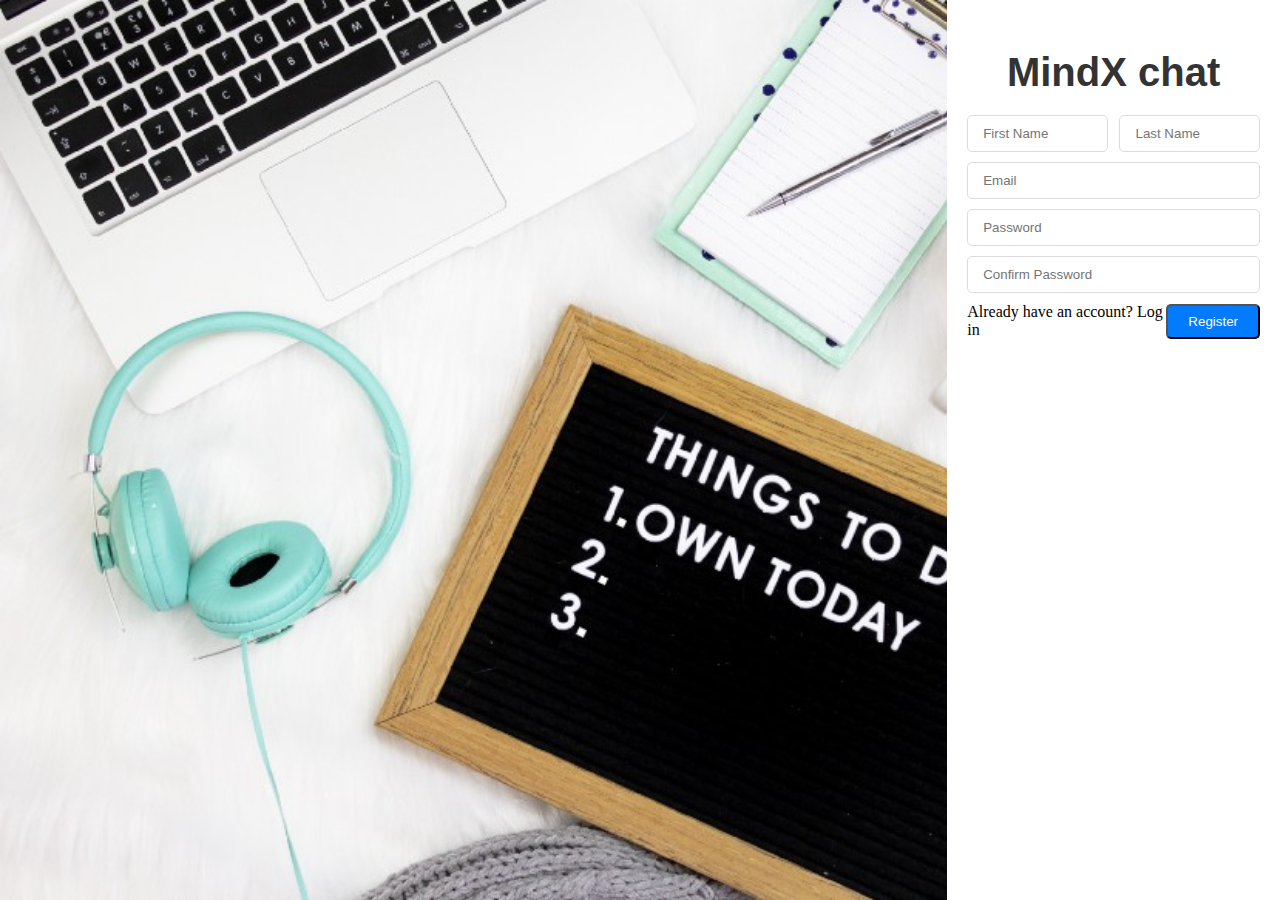
==== html/temp.html @ 2a83f8ff "Register Screen" ====
<!DOCTYPE html>
<html lang="en">
<head>
    <meta charset="UTF-8">
    <meta name="viewport" content="width=device-width, initial-scale=1.0">
    <title>Document</title>
    <link rel="stylesheet" href="../css/style.css">
    <link rel="stylesheet" href="../css/register.css">
</head>
<body>
    <div class="register-container">
        <div class="aside-right">
            <div class="header">
                <h3>MindX chat</h3>
            </div>
        <form id="register-form">
            <div class="input-name-wrapper">
                <div class="input-wrapper">
                    <input type="text" name="first-name" placeholder="First Name">
                    <div class="error" id="first-name-error"></div>
                </div>
                <div class="input-wrapper">
                    <input type="text" name="last-name" placeholder="Last Name">
                    <div class="error" id="last-name-error"></div>
                </div>
            </div>
            <div class="input-wrapper">
                <input type="text" name="email" placeholder="Email">
                <div class="error" id="email-error"></div>
            </div>
            <div class="input-wrapper">
                <input type="password" name="password" placeholder="Password">
                <div class="error" id="password-error"></div>
            </div>
            <div class="input-wrapper">
                <input type="password" name="confirm-password" placeholder="Confirm Password">
                <div class="error" id="confirm-password-error"></div>
            </div>
            <div class="form-action">
                <span id="redirect-to-login">
                    Already have an account? Log in
                </span>
                <button class="btn" type="submit">Register</button>
            </div>

        </form>    
        </div>
    </div>
</body>
</html>
---- css/style.css ----
*{
    padding: 0;
    margin: 0;
    box-sizing: border-box;
}
.input-wrapper input{
    border: 1px solid #dbdbdb;
    padding:10px 15px; 
    border-radius: 5px;
    width: 100%;
    outline: none;
}
.input-wrapper {
    margin-bottom: 10px;;
}
.btn {
    padding: 8px 20px;
    color: #ffffff; 
    background-color: #037BFE;
    border-radius: 5px;
    cursor: pointer;
}
---- css/register.css ----
.register-container{
    background: url(../images/register-background.jpg);
    height: 100vh; 
    background-size: cover; 
    display: flex;
    justify-content: flex-end; 
}
.register-container .aside-right{
    height: 100vh;
    background-color: #fff;
    width: 26%;
}
.register-container .aside-right .header h3{
    font-family: Arial, Helvetica, sans-serif;
    font-size: 40px;
    text-align: center; 
    margin-top: 50px;
    color: #333; 

}
.register-container .input-name-wrapper {
    display: flex; 
    justify-content: space-between;
}

#register-form{
    padding: 20px; 
}
.register-container .input-name-wrapper .input-wrapper{
    width: 48%;
}
.form-action {
    display: flex; 
    justify-content: space-between; 
    align-items: center;
}
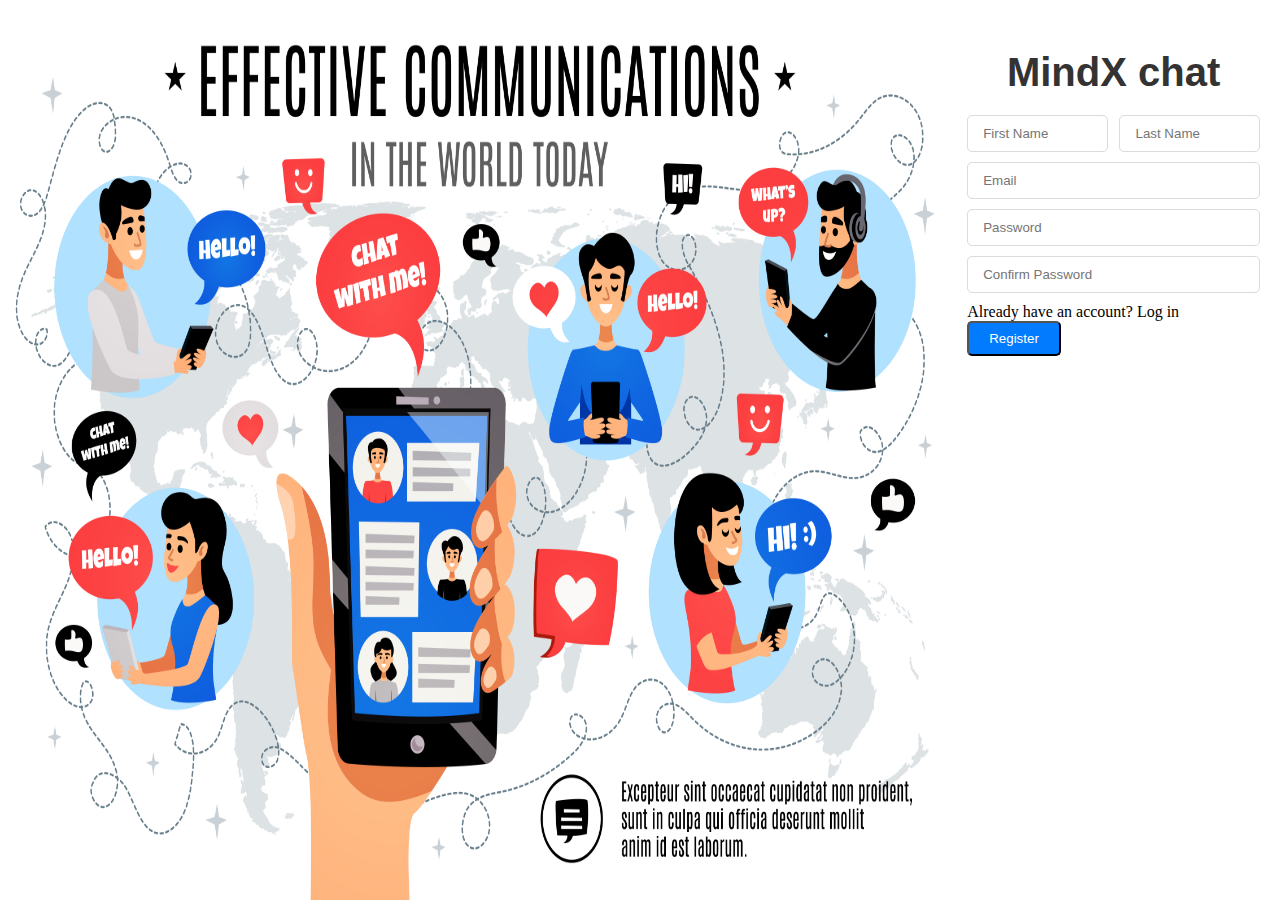
==== commit b802f4d0: "Login Screen" ====
--- a/html/temp.html
+++ b/html/temp.html
@@ -36,7 +36,7 @@
                 <input type="password" name="confirm-password" placeholder="Confirm Password">
                 <div class="error" id="confirm-password-error"></div>
             </div>
-            <div class="form-action">
+            <div class="login-form-action">
                 <span id="redirect-to-login">
                     Already have an account? Log in
                 </span>
--- a/css/style.css
+++ b/css/style.css
@@ -19,4 +19,13 @@
     background-color: #037BFE;
     border-radius: 5px;
     cursor: pointer;
+}
+.error { 
+    color: #ff0000;
+}
+#redirect-to-login{
+    cursor: pointer;
+}
+#redirect-to-register{
+    cursor: pointer;
 }--- a/css/register.css
+++ b/css/register.css
@@ -1,7 +1,6 @@
 .register-container{
-    background: url(../images/register-background.jpg);
-    height: 100vh; 
-    background-size: cover; 
+    background: url(../images/register-background\ \(5\).jpg);
+    background-size: 75% 100%;
     display: flex;
     justify-content: flex-end; 
 }
@@ -16,9 +15,8 @@
     text-align: center; 
     margin-top: 50px;
     color: #333; 
-
 }
-.register-container .input-name-wrapper {
+.register-container .input-name-wrapper{
     display: flex; 
     justify-content: space-between;
 }
@@ -33,4 +31,4 @@
     display: flex; 
     justify-content: space-between; 
     align-items: center;
-}+}
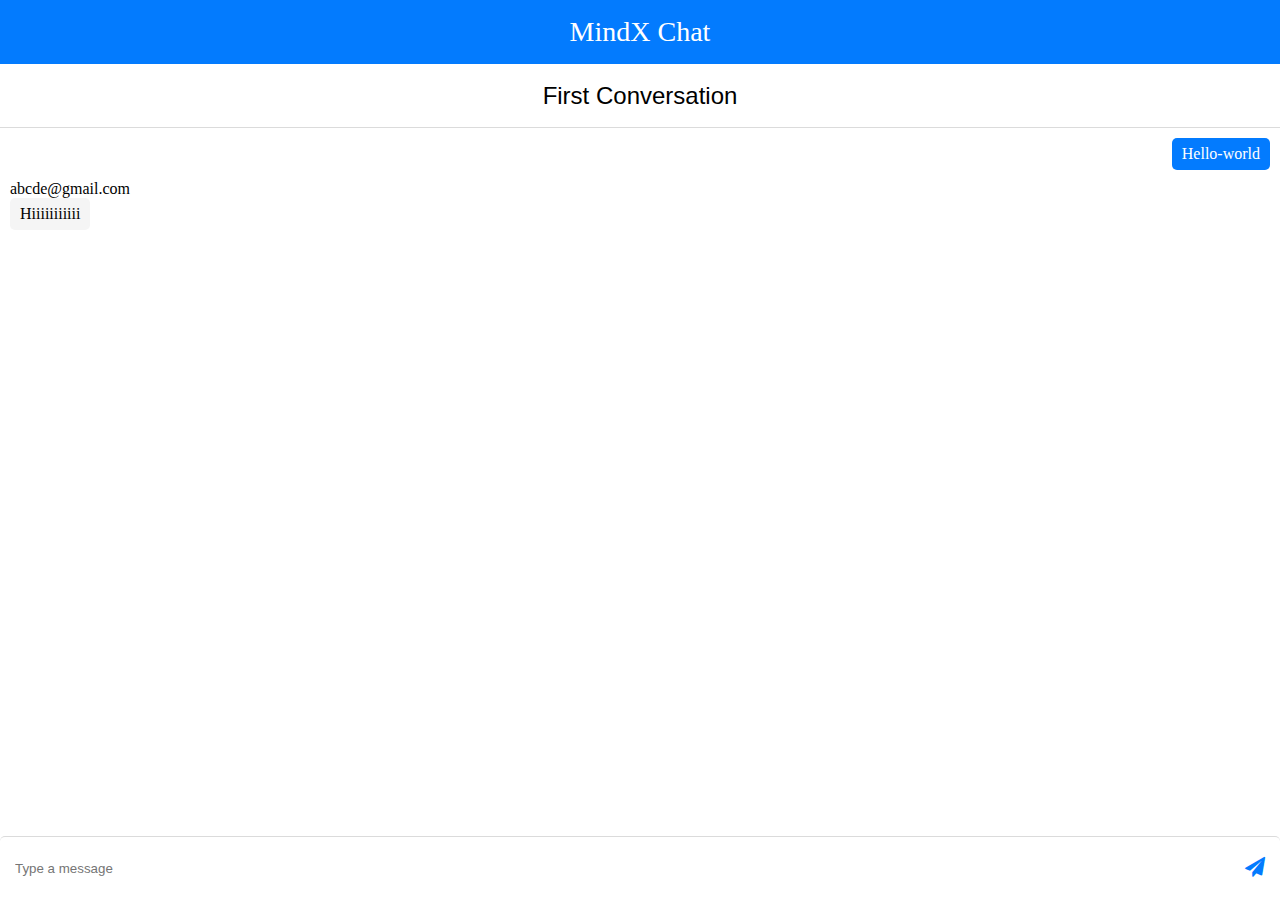
==== commit a9642f49: "Message Chat Screen" ====
--- a/html/temp.html
+++ b/html/temp.html
@@ -1,50 +1,52 @@
 <!DOCTYPE html>
 <html lang="en">
+
 <head>
     <meta charset="UTF-8">
     <meta name="viewport" content="width=device-width, initial-scale=1.0">
     <title>Document</title>
     <link rel="stylesheet" href="../css/style.css">
-    <link rel="stylesheet" href="../css/register.css">
+    <link rel="stylesheet" href="../css/login.css">
+    <link rel="stylesheet" href="../css/chat.css">
+    <link rel="stylesheet" href="https://cdnjs.cloudflare.com/ajax/libs/font-awesome/4.7.0/css/font-awesome.min.css">
 </head>
+
 <body>
-    <div class="register-container">
-        <div class="aside-right">
-            <div class="header">
-                <h3>MindX chat</h3>
+    <div class="chat-container">
+        <div class="header">
+            MindX Chat
+        </div>
+        <div class="main">
+            <div class="conversation-detail">
+                <div class="conversation-header">
+                    First Conversation
+                </div>
+                <div class="list-messages">
+                    <div class="message-container mine">
+                        <div class="content">
+                            Hello-world
+                        </div>
+                    </div>
+                    <div class="message-container their">
+                        <div class="owner">
+                            abcde@gmail.com
+                        </div>
+                        <div class="content">
+                            Hiiiiiiiiiii
+                        </div>
+                    </div>
+
+                </div>
+                <form id="send-message-form">
+                    <div class="input-wrapper">
+                        <input type="text" name="message" placeholder="Type a message">
+                    </div>
+                    <button type="submit"><i class="fa fa-paper-plane" aria-hidden="true"></i>
+                    </button>
+                </form>
             </div>
-        <form id="register-form">
-            <div class="input-name-wrapper">
-                <div class="input-wrapper">
-                    <input type="text" name="first-name" placeholder="First Name">
-                    <div class="error" id="first-name-error"></div>
-                </div>
-                <div class="input-wrapper">
-                    <input type="text" name="last-name" placeholder="Last Name">
-                    <div class="error" id="last-name-error"></div>
-                </div>
-            </div>
-            <div class="input-wrapper">
-                <input type="text" name="email" placeholder="Email">
-                <div class="error" id="email-error"></div>
-            </div>
-            <div class="input-wrapper">
-                <input type="password" name="password" placeholder="Password">
-                <div class="error" id="password-error"></div>
-            </div>
-            <div class="input-wrapper">
-                <input type="password" name="confirm-password" placeholder="Confirm Password">
-                <div class="error" id="confirm-password-error"></div>
-            </div>
-            <div class="login-form-action">
-                <span id="redirect-to-login">
-                    Already have an account? Log in
-                </span>
-                <button class="btn" type="submit">Register</button>
-            </div>
-
-        </form>    
         </div>
     </div>
 </body>
+
 </html>--- a/css/style.css
+++ b/css/style.css
@@ -11,7 +11,7 @@
     outline: none;
 }
 .input-wrapper {
-    margin-bottom: 10px;;
+    margin-bottom: 10px;
 }
 .btn {
     padding: 8px 20px;
--- a/css/login.css
+++ b/css/login.css
@@ -0,0 +1,30 @@
+.login-container {
+    background-image: url(../images/register-background\ \(6\).jpg);
+    background-size: 75% 100%;
+    display: flex;
+    justify-content: flex-end;
+}
+.login-container .aside-right{
+    height: 100vh;
+    background-color: #fff;
+    width: 26%;
+}
+.login-container .aside-right .header h3{
+    font-family: Arial, Helvetica, sans-serif;
+    font-size: 40px;
+    text-align: center; 
+    margin-top: 50px;
+    color: #333; 
+}
+#login-form{
+    padding: 20px; 
+}
+.form-action {
+    display: flex; 
+    justify-content: space-between; 
+    align-items: center;
+}
+#reminder {
+    font-family: Arial, Helvetica, sans-serif;
+    color: #333;
+}--- a/css/chat.css
+++ b/css/chat.css
@@ -0,0 +1,77 @@
+.header{
+    text-align: center;
+    height: 64px; 
+    line-height: 64px;
+    color: #ffffff;
+    background-color: #037BFE;
+    font-size: 28px; 
+}
+.conversation-header {
+    text-align: center; 
+    line-height: 64px; 
+    height: 64px; 
+    font-size: 24px;
+    font-family: Arial, Helvetica, sans-serif;
+    border-bottom: 1px solid #dbdbdb;
+}
+.chat-container {
+    height: 100vh; 
+
+}
+
+.chat-container .main{
+    height: calc(100% - 64px);
+}
+.chat-container .main .conversation-detail{
+    display: flex;
+    flex-direction: column;
+    height: 100%; 
+}
+.conversation-detail .list-messages{
+    flex-grow: 1;
+}
+.input-wrapper input{
+    border: none;
+    border-top: 1px solid #dbdbdb;
+    height: 64px;
+}
+#send-message-form{
+    position:relative; 
+}
+#send-message-form button{
+    position: absolute;
+    right: 15px; 
+    top: 20px; 
+    background: none;
+    border: none;
+    color: #037BFE;
+    font-size: 20px;
+}
+#send-message-form .input-wrapper{
+    margin-bottom: 0px; 
+}
+.chat-container .message-container{
+    margin: 10px;
+}
+.chat-container .list-messages{
+    overflow-y:auto;
+
+}
+
+.chat-container .message-container .content{
+    padding: 7px 10px; 
+    border-radius: 5px;
+    max-width: 40%;
+    width: max-content;
+}
+.chat-container .message-container.their .content{
+    background: whitesmoke; 
+}
+.chat-container .message-container.mine .content{
+    background: #037BFE;
+    color: white; 
+}
+.chat-container .message-container.mine{
+    display: flex; 
+    justify-content: flex-end;
+}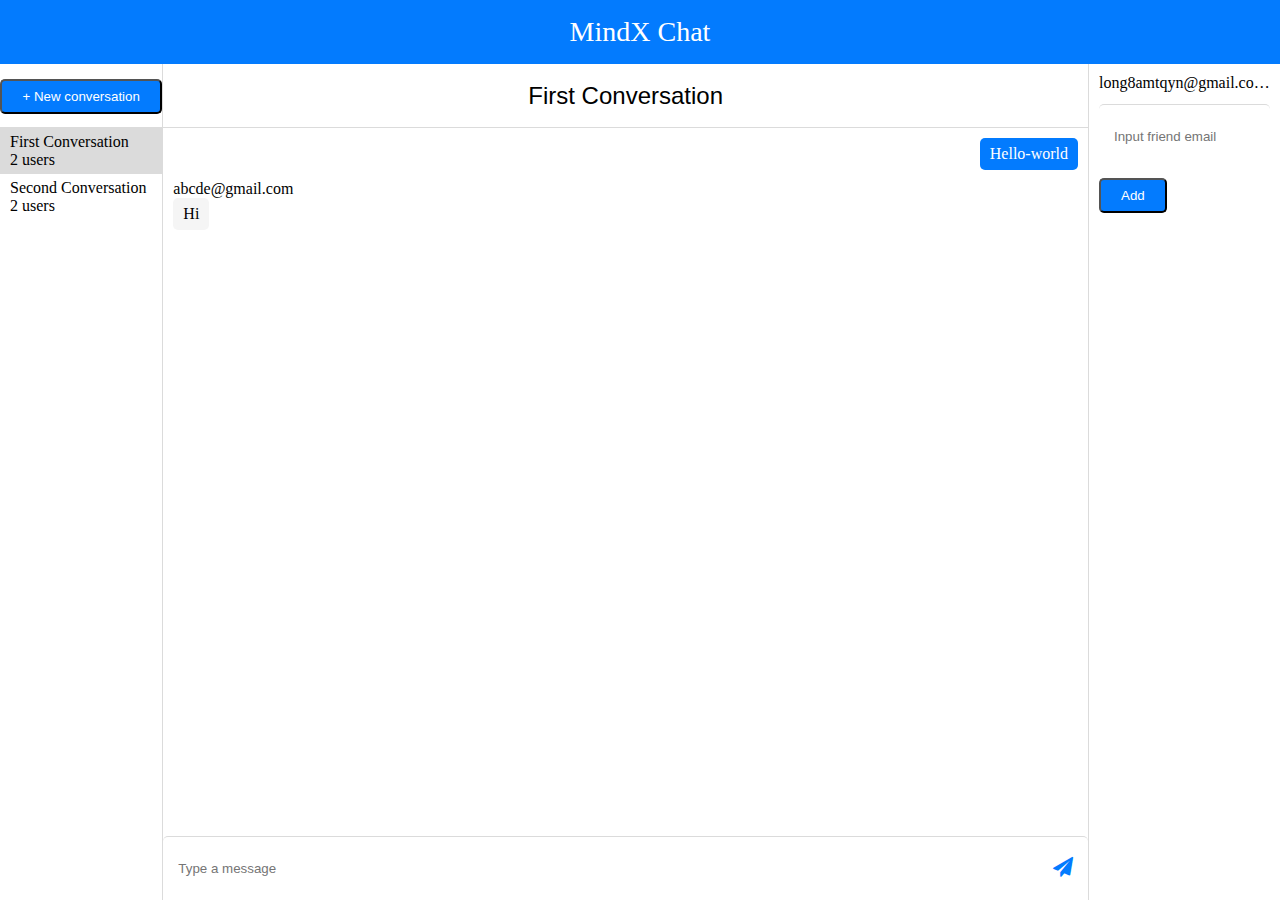
==== commit 2b268427: "Chat app screen, add new users and new conversations" ====
--- a/html/temp.html
+++ b/html/temp.html
@@ -17,6 +17,21 @@
             MindX Chat
         </div>
         <div class="main">
+            <div class="aside-left">
+                <div class="create-conversation">
+                    <button class="btn">+ New conversation</button>
+                </div>
+                <div class="list-conversations">
+                    <div class="conversation current cursor-pointer">
+                        <div class="conversation-title">First Conversation</div>
+                        <div class="conversation-num-user">2 users</div>
+                    </div>
+                    <div class="conversation cursor-pointer">
+                        <div class="conversation-title">Second Conversation</div>
+                        <div class="conversation-num-user">2 users</div>
+                    </div>
+                </div>
+            </div>
             <div class="conversation-detail">
                 <div class="conversation-header">
                     First Conversation
@@ -32,7 +47,7 @@
                             abcde@gmail.com
                         </div>
                         <div class="content">
-                            Hiiiiiiiiiii
+                            Hi 
                         </div>
                     </div>
 
@@ -45,6 +60,21 @@
                     </button>
                 </form>
             </div>
+            <div class="aside-right">
+                <div class="list-user">
+                    <div class="user">
+                        long8amtqyn@gmail.commmmmmmmasdasd
+                    </div>
+                </div>
+                    <form id="add-user-form">
+                        <div class="input-wrapper">
+                            <input type="text" placeholder="Input friend email" name="email">
+                            <div class="error" id="add-user-email-error"></div>
+                        </div>
+                        <button class="btn" type="submit">Add</button>
+                    </form>
+
+            </div>
         </div>
     </div>
 </body>
--- a/css/style.css
+++ b/css/style.css
@@ -28,4 +28,20 @@
 }
 #redirect-to-register{
     cursor: pointer;
+}
+.header{
+    text-align: center;
+    height: 64px; 
+    line-height: 64px;
+    color: #ffffff;
+    background-color: #037BFE;
+    font-size: 28px; 
+}
+.btn-light{
+    background: none; 
+    color: #333; 
+     
+}
+.aside-right .header {
+    background-color: #ffffff;
 }--- a/css/chat.css
+++ b/css/chat.css
@@ -21,11 +21,14 @@
 
 .chat-container .main{
     height: calc(100% - 64px);
+    display: flex; 
 }
 .chat-container .main .conversation-detail{
     display: flex;
     flex-direction: column;
     height: 100%; 
+    width: 85%; 
+
 }
 .conversation-detail .list-messages{
     flex-grow: 1;
@@ -63,6 +66,7 @@
     border-radius: 5px;
     max-width: 40%;
     width: max-content;
+    word-break: break-all;
 }
 .chat-container .message-container.their .content{
     background: whitesmoke; 
@@ -74,4 +78,33 @@
 .chat-container .message-container.mine{
     display: flex; 
     justify-content: flex-end;
+}
+.chat-container .aside-left{
+    width: 15%;
+    height: 100%; 
+    border-right: 1px solid #dbdbdb 
+}
+.chat-container .create-conversation{
+    height: 64px; 
+    border-bottom: 1px solid #dbdbdb;
+    text-align: center;
+    line-height: 64px; 
+}
+.chat-container .list-conversations .conversation{
+    padding: 5px 10px; 
+}
+.chat-container .list-conversations .conversation.current{
+    background-color: #dbdbdb; 
+}
+.chat-container .aside-right{
+    padding: 10px;
+    border-left: 1px solid #dbdbdb; 
+    width: 15%; 
+}
+.chat-container .aside-right .user{
+    overflow: hidden;
+    text-overflow: ellipsis;
+}
+.chat-container #add-user-form{
+    margin-top: 12px; 
 }